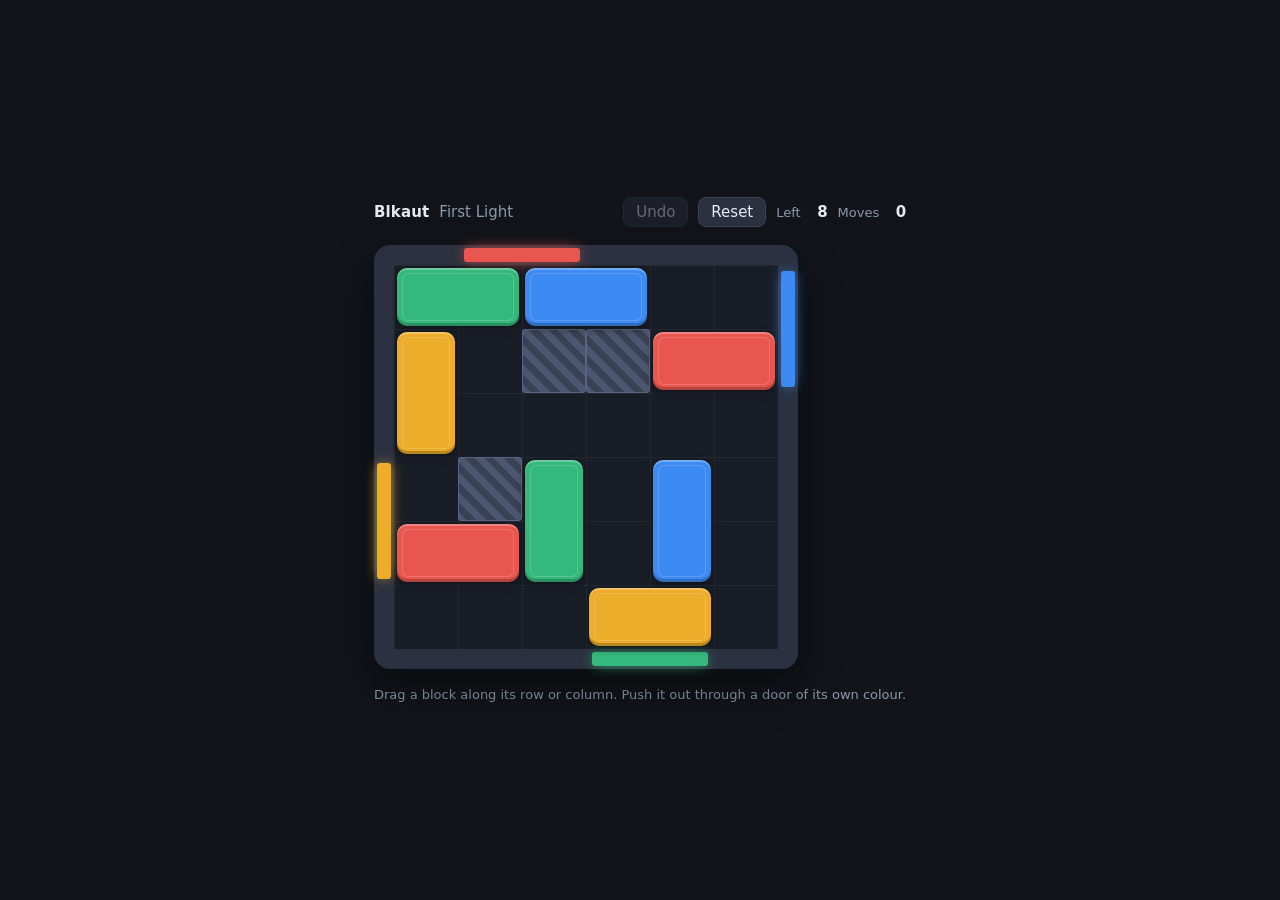
==== index.html @ 279bcd30 "feat: add the blkaut engine and its first level Legality lives in rules.js with no DOM around it so " ====
<!doctype html>
<html lang="en">
<head>
<meta charset="utf-8">
<meta name="viewport" content="width=device-width, initial-scale=1, viewport-fit=cover">
<title>Blkaut</title>
<link rel="stylesheet" href="style.css">
</head>
<body>
<main class="game">
  <header class="hud">
    <span class="hud-title">Blkaut</span>
    <span class="hud-level" id="hud-level">Level 1</span>
    <span class="hud-spacer"></span>
    <button class="hud-button" id="undo" type="button">Undo</button>
    <button class="hud-button" id="reset" type="button">Reset</button>
    <span class="hud-stat"><span class="hud-stat-label">Left</span><b id="hud-left">0</b></span>
    <span class="hud-stat"><span class="hud-stat-label">Moves</span><b id="hud-moves">0</b></span>
  </header>

  <div class="board" id="board">
    <div class="frame"></div>
    <div class="field" id="field"></div>
    <div class="won" id="won" hidden>
      <p class="won-title">Board clear</p>
      <p class="won-detail"><span id="won-moves">0</span> moves &middot; best possible <span id="won-best">0</span></p>
      <button class="hud-button" id="again" type="button">Play again</button>
    </div>
  </div>

  <p class="hint">Drag a block along its row or column. Push it out through a door of its own colour.</p>
</main>

<script src="rules.js"></script>
<script src="levels/level-01.js"></script>
<script src="game.js"></script>
</body>
</html>
---- style.css ----
:root {
  --cell: 64px;
  --frame: 20px;
  --radius: 10px;

  --bg: #12141a;
  --frame-fill: #2b3140;
  --frame-edge: #3a4256;
  --field: #191d26;
  --grid: rgba(255, 255, 255, 0.045);
  --text: #e6e9f0;
  --text-dim: #8d97ad;

  --red: #e8564f;
  --blue: #3d8bf2;
  --green: #35b87c;
  --yellow: #edad2b;
}

* { box-sizing: border-box; }

body {
  margin: 0;
  min-height: 100vh;
  display: grid;
  place-items: center;
  background: var(--bg);
  color: var(--text);
  font: 15px/1.5 ui-sans-serif, -apple-system, "Segoe UI", system-ui, sans-serif;
  -webkit-font-smoothing: antialiased;
}

.game { display: flex; flex-direction: column; gap: 16px; padding: 24px; }

/* HUD: every slot has a fixed box so nothing shifts as the numbers change. */
.hud {
  display: flex;
  align-items: center;
  gap: 10px;
  height: 34px;
}

.hud-title { font-weight: 650; letter-spacing: 0.01em; }
.hud-level { color: var(--text-dim); }
.hud-spacer { flex: 1; }

.hud-button {
  height: 30px;
  padding: 0 12px;
  border: 1px solid var(--frame-edge);
  border-radius: 8px;
  background: var(--frame-fill);
  color: var(--text);
  font: inherit;
  line-height: 1;
  cursor: pointer;
}
.hud-button:hover { background: #343b4c; }
.hud-button:active { transform: translateY(1px); }
.hud-button:disabled { opacity: 0.4; cursor: default; transform: none; }

.hud-stat { display: flex; align-items: baseline; gap: 6px; }
.hud-stat-label { color: var(--text-dim); font-size: 13px; }
.hud-stat b {
  min-width: 2ch;
  text-align: right;
  font-variant-numeric: tabular-nums;
  font-weight: 650;
}

.board {
  position: relative;
  width: calc(var(--cols) * var(--cell) + 2 * var(--frame));
  height: calc(var(--rows) * var(--cell) + 2 * var(--frame));
  touch-action: none;
  user-select: none;
}

.frame {
  position: absolute;
  inset: 0;
  border: var(--frame) solid var(--frame-fill);
  border-radius: calc(var(--radius) + 6px);
  box-shadow: inset 0 0 0 1px var(--frame-edge), 0 18px 40px rgba(0, 0, 0, 0.45);
}

.field {
  position: absolute;
  inset: var(--frame);
  overflow: visible;
  background-color: var(--field);
  background-image:
    linear-gradient(to right, var(--grid) 1px, transparent 1px),
    linear-gradient(to bottom, var(--grid) 1px, transparent 1px);
  background-size: var(--cell) var(--cell);
}

/* Doors sit in the frame band, flush against the playing field. */
.door {
  position: absolute;
  background: var(--door-color);
  border-radius: 3px;
  box-shadow: 0 0 14px -2px var(--door-color);
}

.wall {
  position: absolute;
  width: var(--cell);
  height: var(--cell);
  background:
    repeating-linear-gradient(45deg, #4d5670 0 7px, #394154 7px 14px);
  box-shadow: inset 0 0 0 1px #5a6480;
  border-radius: 4px;
}

.block {
  position: absolute;
  border-radius: var(--radius);
  background: var(--block-color);
  box-shadow:
    inset 0 2px 0 rgba(255, 255, 255, 0.28),
    inset 0 -3px 0 rgba(0, 0, 0, 0.22),
    0 3px 8px rgba(0, 0, 0, 0.35);
  cursor: grab;
}
.block::after {
  content: "";
  position: absolute;
  inset: 5px;
  border-radius: calc(var(--radius) - 4px);
  box-shadow: inset 0 0 0 1px rgba(255, 255, 255, 0.16);
}
.block.settling { transition: transform 130ms cubic-bezier(0.3, 0.9, 0.4, 1); }
.block.dragging { cursor: grabbing; z-index: 5; filter: brightness(1.08); }
.block.leaving {
  transition: transform 220ms ease-in, opacity 220ms ease-in;
  opacity: 0;
  pointer-events: none;
}

.won[hidden] { display: none; }

.won {
  position: absolute;
  inset: var(--frame);
  display: grid;
  place-content: center;
  gap: 12px;
  justify-items: center;
  background: rgba(18, 20, 26, 0.88);
  backdrop-filter: blur(2px);
}
.won-title { margin: 0; font-size: 22px; font-weight: 650; }
.won-detail { margin: 0; color: var(--text-dim); font-variant-numeric: tabular-nums; }

.hint { margin: 0; color: var(--text-dim); font-size: 13px; text-align: center; }
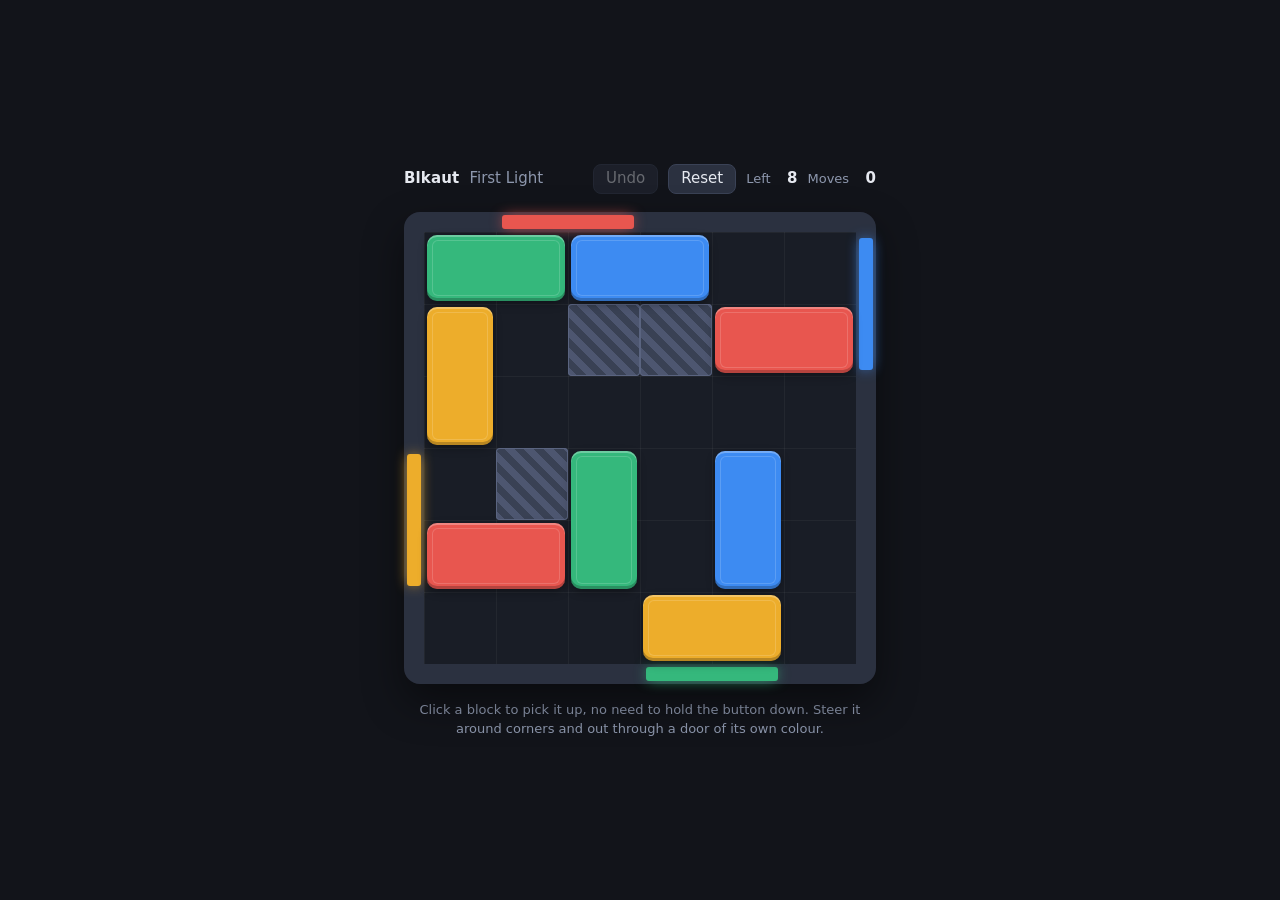
==== commit 91aa6d79: "feat: carry blocks around corners instead of one-axis drags Holding the button through a long move i" ====
--- a/index.html
+++ b/index.html
@@ -28,7 +28,7 @@
     </div>
   </div>
 
-  <p class="hint">Drag a block along its row or column. Push it out through a door of its own colour.</p>
+  <p class="hint">Click a block to pick it up, no need to hold the button down. Steer it around corners and out through a door of its own colour.</p>
 </main>
 
 <script src="rules.js"></script>
--- a/style.css
+++ b/style.css
@@ -1,5 +1,5 @@
 :root {
-  --cell: 64px;
+  --cell: 72px;
   --frame: 20px;
   --radius: 10px;
 
@@ -30,7 +30,15 @@
   -webkit-font-smoothing: antialiased;
 }
 
-.game { display: flex; flex-direction: column; gap: 16px; padding: 24px; }
+.game {
+  display: flex;
+  flex-direction: column;
+  gap: 16px;
+  padding: 24px;
+  /* the board sets the width; the hint wraps inside it rather than stretching
+     the column and pushing the board off centre */
+  width: calc(var(--cols) * var(--cell) + 2 * var(--frame) + 48px);
+}
 
 /* HUD: every slot has a fixed box so nothing shifts as the numbers change. */
 .hud {
@@ -131,7 +139,16 @@
   box-shadow: inset 0 0 0 1px rgba(255, 255, 255, 0.16);
 }
 .block.settling { transition: transform 130ms cubic-bezier(0.3, 0.9, 0.4, 1); }
-.block.dragging { cursor: grabbing; z-index: 5; filter: brightness(1.08); }
+.block.carrying {
+  cursor: grabbing;
+  z-index: 5;
+  filter: brightness(1.1);
+  box-shadow:
+    inset 0 2px 0 rgba(255, 255, 255, 0.28),
+    inset 0 -3px 0 rgba(0, 0, 0, 0.22),
+    0 12px 24px rgba(0, 0, 0, 0.5);
+}
+
 .block.leaving {
   transition: transform 220ms ease-in, opacity 220ms ease-in;
   opacity: 0;
@@ -154,3 +171,4 @@
 .won-detail { margin: 0; color: var(--text-dim); font-variant-numeric: tabular-nums; }
 
 .hint { margin: 0; color: var(--text-dim); font-size: 13px; text-align: center; }
+
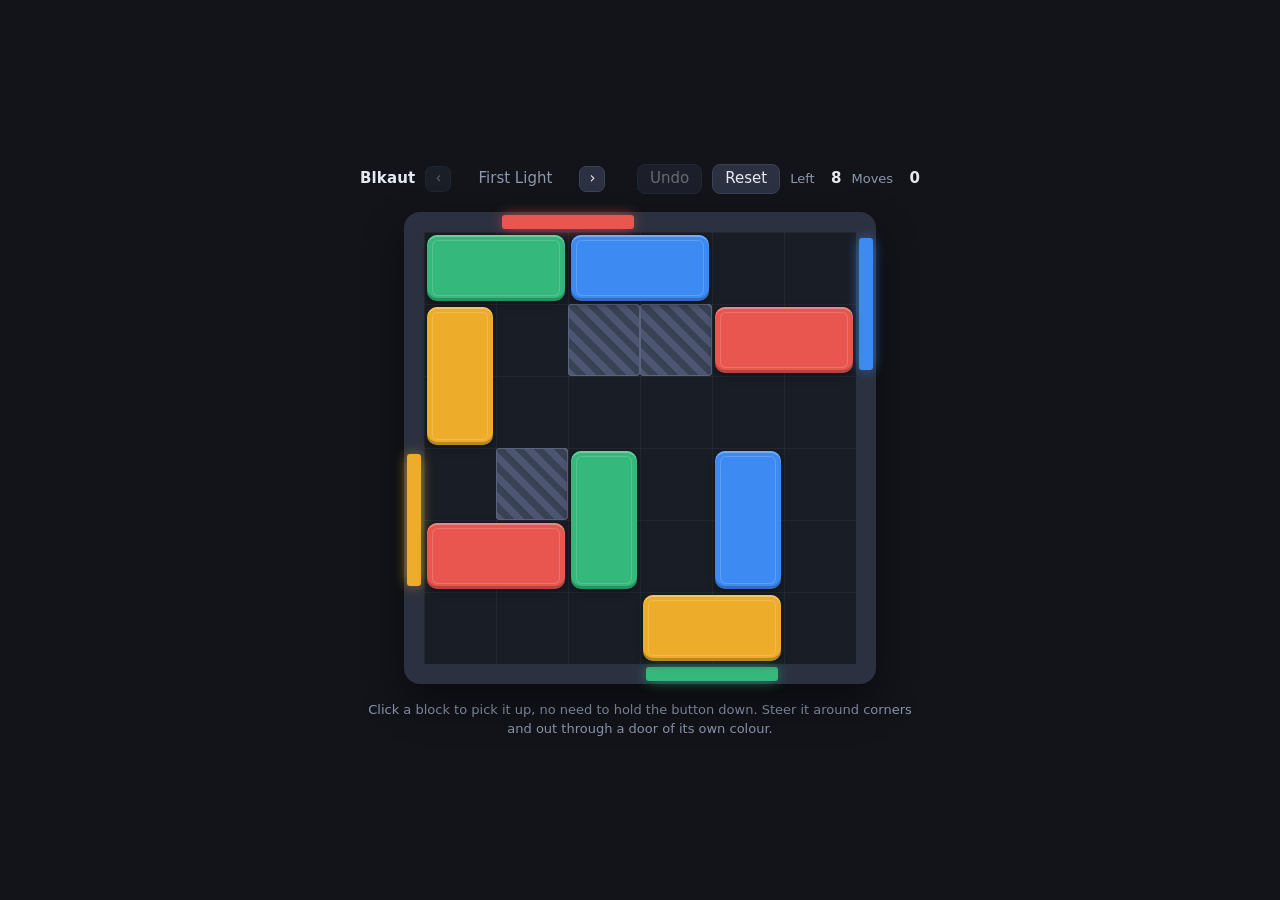
==== commit d496469f: "feat: add two more levels and a way to move between them Crosstown is a seven-square board with thir" ====
--- a/index.html
+++ b/index.html
@@ -10,7 +10,9 @@
 <main class="game">
   <header class="hud">
     <span class="hud-title">Blkaut</span>
+    <button class="hud-step" id="prev" type="button" aria-label="Previous level">&lsaquo;</button>
     <span class="hud-level" id="hud-level">Level 1</span>
+    <button class="hud-step" id="next" type="button" aria-label="Next level">&rsaquo;</button>
     <span class="hud-spacer"></span>
     <button class="hud-button" id="undo" type="button">Undo</button>
     <button class="hud-button" id="reset" type="button">Reset</button>
@@ -24,7 +26,10 @@
     <div class="won" id="won" hidden>
       <p class="won-title">Board clear</p>
       <p class="won-detail"><span id="won-moves">0</span> moves &middot; best possible <span id="won-best">0</span></p>
-      <button class="hud-button" id="again" type="button">Play again</button>
+      <span class="won-buttons">
+        <button class="hud-button" id="again" type="button">Play again</button>
+        <button class="hud-button" id="onward" type="button">Next level</button>
+      </span>
     </div>
   </div>
 
@@ -33,6 +38,8 @@
 
 <script src="rules.js"></script>
 <script src="levels/level-01.js"></script>
+<script src="levels/level-02.js"></script>
+<script src="levels/level-03.js"></script>
 <script src="game.js"></script>
 </body>
 </html>
--- a/style.css
+++ b/style.css
@@ -35,9 +35,10 @@
   flex-direction: column;
   gap: 16px;
   padding: 24px;
-  /* the board sets the width; the hint wraps inside it rather than stretching
-     the column and pushing the board off centre */
-  width: calc(var(--cols) * var(--cell) + 2 * var(--frame) + 48px);
+  align-items: center;
+  /* a fixed page width, so neither a wider board nor a longer level name moves
+     the header when you switch level */
+  width: 608px;
 }
 
 /* HUD: every slot has a fixed box so nothing shifts as the numbers change. */
@@ -46,11 +47,35 @@
   align-items: center;
   gap: 10px;
   height: 34px;
+  width: 100%;
 }
 
+/* nothing in the header may wrap or be squeezed: a header that reflows is a
+   header that moves between levels */
+.hud > * { flex-shrink: 0; white-space: nowrap; }
 .hud-title { font-weight: 650; letter-spacing: 0.01em; }
-.hud-level { color: var(--text-dim); }
-.hud-spacer { flex: 1; }
+/* fixed slot: level names differ in length and must not move the arrow */
+.hud-level {
+  color: var(--text-dim);
+  min-width: 108px;
+  text-align: center;
+}
+
+.hud-step {
+  width: 26px;
+  height: 26px;
+  padding: 0;
+  border: 1px solid var(--frame-edge);
+  border-radius: 7px;
+  background: var(--frame-fill);
+  color: var(--text);
+  font: inherit;
+  line-height: 1;
+  cursor: pointer;
+}
+.hud-step:hover { background: #343b4c; }
+.hud-step:disabled { opacity: 0.35; cursor: default; }
+.hud-spacer { flex: 1 1 0; min-width: 0; }
 
 .hud-button {
   height: 30px;
@@ -149,11 +174,7 @@
     0 12px 24px rgba(0, 0, 0, 0.5);
 }
 
-.block.leaving {
-  transition: transform 220ms ease-in, opacity 220ms ease-in;
-  opacity: 0;
-  pointer-events: none;
-}
+.block.leaving { pointer-events: none; }
 
 .won[hidden] { display: none; }
 
@@ -172,3 +193,5 @@
 
 .hint { margin: 0; color: var(--text-dim); font-size: 13px; text-align: center; }
 
+.won-buttons { display: flex; gap: 10px; }
+
